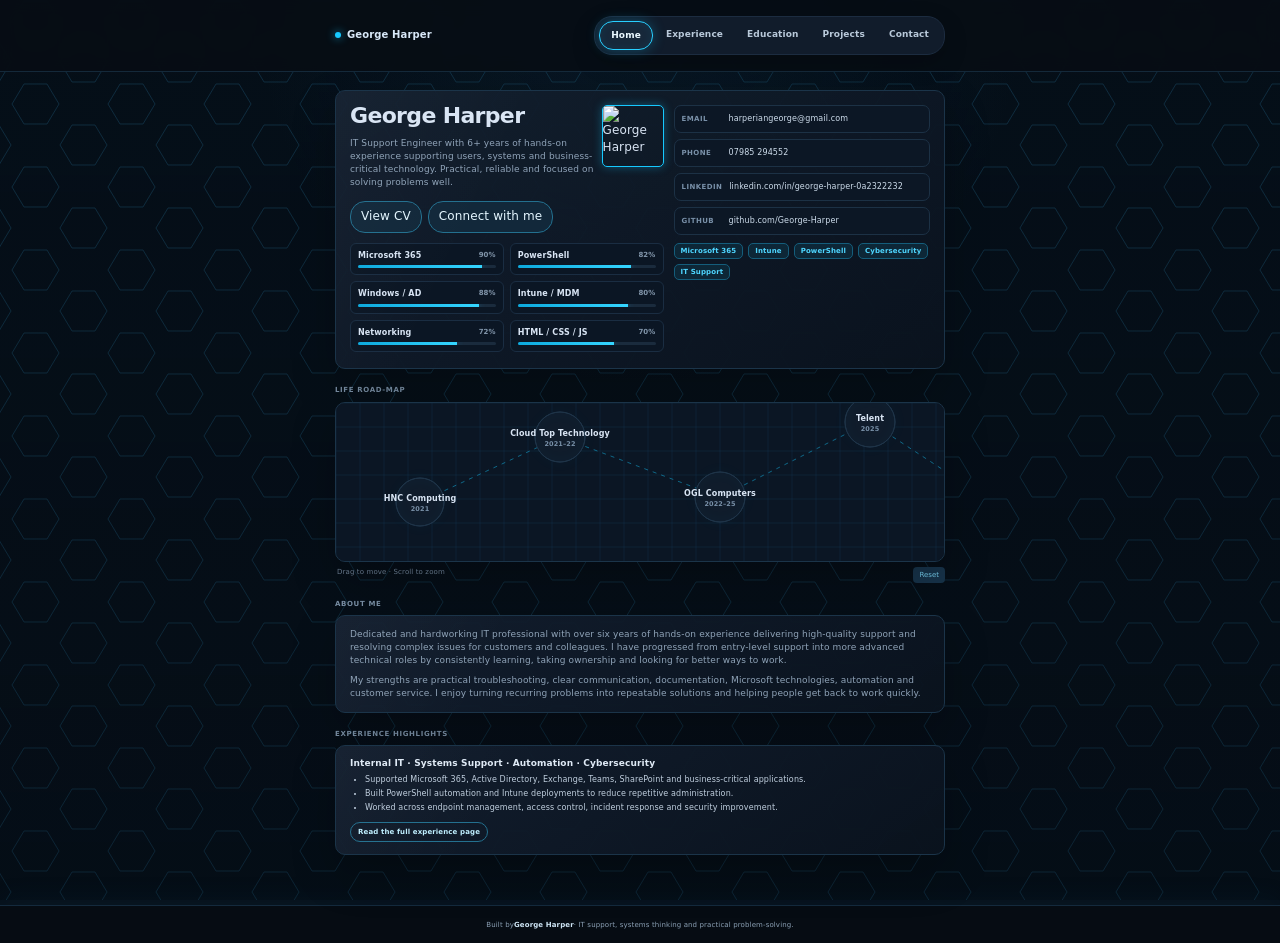
==== index.html @ 031e69eb "Add files via upload" ====
<!doctype html><html lang="en"><head><meta charset="utf-8"><meta name="viewport" content="width=device-width,initial-scale=1"><title>George Harper | Portfolio</title><link rel="stylesheet" href="styles.css"></head><body>
<header class="site-header"><div class="header-inner"><a class="brand" href="index.html">George Harper</a><nav class="nav"><a href="index.html">Home</a><a href="experience.html">Experience</a><a href="education.html">Education</a><a href="projects.html">Projects</a><a href="contact.html">Contact</a></nav></div></header>
<main>
<section class="hero-card"><div class="hero-left"><img class="hero-photo" src="assets/george-harper.png" alt="George Harper"><h1>George Harper</h1><p class="lead">IT Support Engineer with 6+ years of hands-on experience supporting users, systems and business-critical technology. Practical, reliable and focused on solving problems well.</p><div class="button-row"><a class="button" href="cv.html">View CV</a><a class="button" href="https://www.linkedin.com/in/george-harper-0a2322232/" target="_blank" rel="noreferrer">Connect with me</a></div><div class="skill-grid"><div class="skill"><div class="skill-top"><span>Microsoft 365</span><span>90%</span></div><div class="meter"><i style="width:90%"></i></div></div><div class="skill"><div class="skill-top"><span>PowerShell</span><span>82%</span></div><div class="meter"><i style="width:82%"></i></div></div><div class="skill"><div class="skill-top"><span>Windows / AD</span><span>88%</span></div><div class="meter"><i style="width:88%"></i></div></div><div class="skill"><div class="skill-top"><span>Intune / MDM</span><span>80%</span></div><div class="meter"><i style="width:80%"></i></div></div><div class="skill"><div class="skill-top"><span>Networking</span><span>72%</span></div><div class="meter"><i style="width:72%"></i></div></div><div class="skill"><div class="skill-top"><span>HTML / CSS / JS</span><span>70%</span></div><div class="meter"><i style="width:70%"></i></div></div></div></div>
<div><div class="info-list"><div class="info-row"><b>EMAIL</b><a href="mailto:harperiangeorge@gmail.com">harperiangeorge@gmail.com</a></div><div class="info-row"><b>PHONE</b><a href="tel:+447985294552">07985 294552</a></div><div class="info-row"><b>LINKEDIN</b><a href="https://www.linkedin.com/in/george-harper-0a2322232/" target="_blank" rel="noreferrer">linkedin.com/in/george-harper-0a2322232</a></div><div class="info-row"><b>GITHUB</b><a href="https://github.com/George-Harper" target="_blank" rel="noreferrer">github.com/George-Harper</a></div></div><div class="badges"><span class="badge">Microsoft 365</span><span class="badge">Intune</span><span class="badge">PowerShell</span><span class="badge">Cybersecurity</span><span class="badge">IT Support</span></div></div></section>
<div class="section-label">Life Road-Map</div><div class="roadmap-wrap"><canvas id="roadmap" aria-label="Interactive career roadmap"></canvas></div><div class="roadmap-help"><span>Drag to move · Scroll to zoom</span><button id="roadmap-reset">Reset</button></div>
<div class="section-label">About Me</div><section class="section-card"><p>Dedicated and hardworking IT professional with over six years of hands-on experience delivering high-quality support and resolving complex issues for customers and colleagues. I have progressed from entry-level support into more advanced technical roles by consistently learning, taking ownership and looking for better ways to work.</p><p style="margin-top:7px">My strengths are practical troubleshooting, clear communication, documentation, Microsoft technologies, automation and customer service. I enjoy turning recurring problems into repeatable solutions and helping people get back to work quickly.</p></section>
<div class="section-label">Experience Highlights</div><section class="section-card"><div class="card-title">Internal IT · Systems Support · Automation · Cybersecurity</div><div class="card-text"><ul><li>Supported Microsoft 365, Active Directory, Exchange, Teams, SharePoint and business-critical applications.</li><li>Built PowerShell automation and Intune deployments to reduce repetitive administration.</li><li>Worked across endpoint management, access control, incident response and security improvement.</li></ul></div><a class="mini-link" href="experience.html">Read the full experience page</a></section>
</main><footer>Built by <strong>George Harper</strong> · IT support, systems thinking and practical problem-solving.</footer><script src="nav.js"></script><script src="script.js"></script></body></html>
---- styles.css ----
:root{
  --bg:#07111b;
  --bg2:#0b1623;
  --panel:#101b2a;
  --panel2:#0d1724;
  --line:#173247;
  --line2:#23445c;
  --text:#d9e5f4;
  --muted:#8fa3b8;
  --cyan:#16c9ff;
  --cyan2:#54dcff;
  --shadow:0 18px 45px rgba(0,0,0,.22);
  --radius:10px;
}
*{box-sizing:border-box}
html{scroll-behavior:smooth}
body{margin:0;min-height:100vh;background:var(--bg);color:var(--text);font-family:Inter,ui-sans-serif,system-ui,-apple-system,BlinkMacSystemFont,"Segoe UI",sans-serif;font-size:12px;line-height:1.45;letter-spacing:.01em}
body::before{content:"";position:fixed;inset:0;z-index:-2;background-color:var(--bg);background-image:url("data:image/svg+xml,%3Csvg xmlns='http://www.w3.org/2000/svg' width='96' height='83' viewBox='0 0 96 83'%3E%3Cg fill='none' stroke='%23133a52' stroke-width='1'%3E%3Cpath d='M24 1 47 1 59 21 47 41 24 41 12 21Z'/%3E%3Cpath d='M72 42 95 42 107 62 95 82 72 82 60 62Z'/%3E%3Cpath d='M-24 42 -1 42 11 62 -1 82 -24 82 -36 62Z'/%3E%3C/g%3E%3C/svg%3E");background-size:96px 83px;opacity:.82}
body::after{content:"";position:fixed;inset:0;z-index:-1;background:radial-gradient(circle at 50% 0,rgba(26,74,105,.16),transparent 35%),linear-gradient(180deg,rgba(4,10,17,.15),rgba(4,10,17,.36))}
a{color:inherit;text-decoration:none}
button,a.button{font:inherit}
.site-header{height:72px;background:rgba(7,13,21,.94);border-bottom:1px solid #14293a;display:flex;align-items:center;position:sticky;top:0;z-index:20;backdrop-filter:blur(8px)}
.header-inner{width:min(100% - 34px,610px);margin:0 auto;display:flex;align-items:center;justify-content:space-between;gap:18px}
.brand{font-size:10px;font-weight:800;color:#d8e8f8;display:flex;align-items:center;gap:6px;white-space:nowrap}
.brand::before{content:"";width:6px;height:6px;border-radius:50%;background:var(--cyan);box-shadow:0 0 9px rgba(22,201,255,.8)}
.nav{display:flex;gap:2px;padding:4px;border:1px solid #1c2c40;background:#111c2b;border-radius:18px;box-shadow:0 8px 24px rgba(0,0,0,.18)}
.nav a{padding:7px 11px;border-radius:14px;font-size:9px;font-weight:700;color:#b9c9da;transition:.2s}
.nav a:hover{color:#fff;background:#17263a}
.nav a.active{color:#eaf8ff;border:1px solid #28cfff;background:#17283a;box-shadow:0 0 13px rgba(22,201,255,.28),inset 0 0 10px rgba(22,201,255,.07)}
main{width:min(100% - 34px,610px);margin:0 auto;padding:18px 0 50px}
.hero-card,.section-card,.project-card,.edu-card,.experience-card,.contact-card,.roadmap-wrap{background:linear-gradient(145deg,rgba(19,31,47,.94),rgba(10,19,30,.96));border:1px solid #1b3449;border-radius:var(--radius);box-shadow:var(--shadow);position:relative;overflow:hidden}
.hero-card::before,.section-card::before,.project-card::before,.edu-card::before,.experience-card::before,.contact-card::before{content:"";position:absolute;inset:0;pointer-events:none;background:linear-gradient(115deg,rgba(255,255,255,.025),transparent 28%)}
.hero-card{padding:14px 14px 16px;display:grid;grid-template-columns:1.1fr .9fr;gap:10px}
.hero-left h1{font-size:22px;line-height:1;margin:0 0 10px;font-weight:850;letter-spacing:-.03em}
.lead{font-size:9px;color:var(--muted);max-width:270px;margin:0 0 12px}
.hero-photo{width:62px;height:62px;object-fit:cover;border-radius:5px;border:1px solid var(--cyan);box-shadow:0 0 10px rgba(22,201,255,.35);float:right;margin:0 0 8px 8px}
.button-row{display:flex;gap:6px;flex-wrap:wrap}
.button{display:inline-flex;align-items:center;justify-content:center;border:1px solid #23708f;background:#12283a;color:#e4f6ff;border-radius:15px;padding:6px 10px;font-size:9px;font-weight:800;cursor:pointer;transition:.2s}
.button:hover{border-color:var(--cyan);box-shadow:0 0 12px rgba(22,201,255,.18);transform:translateY(-1px)}
.info-list{display:grid;gap:6px;margin-bottom:8px}
.info-row{border:1px solid #1c3145;background:#0c1725;border-radius:7px;padding:5px 7px;display:flex;gap:7px;align-items:center;font-size:8px;min-height:28px}
.info-row b{font-size:7px;color:#7990a8;letter-spacing:.06em;min-width:40px}
.info-row a{overflow-wrap:anywhere;color:#cddceb}
.badges{display:flex;gap:5px;flex-wrap:wrap;margin-top:7px}
.badge{border:1px solid #145d7b;background:#0d2737;color:#4fd6ff;border-radius:5px;padding:2px 6px;font-size:7px;font-weight:750}
.skill-grid{display:grid;grid-template-columns:1fr 1fr;gap:6px;margin-top:10px}
.skill{border:1px solid #1a2d42;background:#0b1624;border-radius:6px;padding:6px 7px}
.skill-top{display:flex;justify-content:space-between;font-size:8px;font-weight:750;margin-bottom:4px}.skill-top span:last-child{color:#8296ab;font-size:7px}
.meter{height:3px;background:#1a2b3d;border-radius:3px;overflow:hidden}.meter i{display:block;height:100%;background:linear-gradient(90deg,#0ca9dd,#35d5ff);box-shadow:0 0 7px rgba(22,201,255,.45)}
.section-label{font-size:7px;text-transform:uppercase;letter-spacing:.09em;color:#7c92a8;font-weight:800;margin:16px 0 6px}
.roadmap-wrap{height:160px;padding:0;overflow:hidden}
#roadmap{display:block;width:100%;height:100%;touch-action:none;cursor:grab}.roadmap-wrap:active #roadmap{cursor:grabbing}
.roadmap-help{font-size:7px;color:#6f8297;margin:5px 0 0 2px;display:flex;justify-content:space-between}.roadmap-help button{border:0;background:#17334a;color:#75cdec;font-size:7px;border-radius:4px;padding:3px 6px;cursor:pointer}
.section-card{padding:12px 14px}.section-card h1{font-size:21px;margin:0 0 3px;line-height:1.1}.section-card p{margin:0;color:var(--muted);font-size:9px}.section-actions{margin-top:9px;display:flex;gap:6px}
.grid{display:grid;grid-template-columns:repeat(3,1fr);gap:7px}
.experience-grid{display:grid;grid-template-columns:repeat(3,1fr);gap:7px}
.experience-card,.edu-card,.project-card,.contact-card{padding:10px 10px 11px}
.card-title{font-size:9px;font-weight:850;line-height:1.25;margin-bottom:5px;color:#dfeaf6}.card-meta{font-size:7px;color:#7990a8;margin-bottom:6px}.card-text{font-size:8px;color:#c0cfdf}.card-text ul{padding-left:15px;margin:5px 0 0}.card-text li{margin:2px 0}.mini-link{display:inline-flex;margin-top:7px;border:1px solid #23708f;color:#bfefff;border-radius:12px;padding:4px 7px;font-size:7px;font-weight:800}
.skills-section{display:grid;grid-template-columns:repeat(3,1fr);gap:7px}.skill-card{padding:9px;border:1px solid #1b3449;border-radius:8px;background:rgba(13,23,36,.92)}
.skill-card h3{font-size:8px;margin:0 0 6px}.skill-card .badge{font-size:6.5px}
.full-width{grid-column:1/-1}
.project-grid{display:grid;grid-template-columns:repeat(3,1fr);gap:7px}.project-card{min-height:170px;display:flex;flex-direction:column}.project-card .badges{margin-top:auto}.project-card .mini-link{align-self:flex-start}
.timeline{display:grid;gap:7px}.job{padding:10px;border:1px solid #1b3449;border-radius:8px;background:rgba(13,23,36,.92)}.job-head{display:flex;justify-content:space-between;gap:8px;cursor:pointer}.job-title{font-size:9px;font-weight:850}.job-date{font-size:7px;color:#7f96ad;white-space:nowrap}.job-company{font-size:7px;color:#4fcfff;margin-top:2px}.job-toggle{color:#4fd7ff;font-size:13px;line-height:1}.job-body{display:none;padding-top:8px;color:#bdccdc;font-size:8px}.job.open .job-body{display:block}.job-body ul{margin:5px 0 0;padding-left:16px}.job-body li{margin:2px 0}
.contact-grid{display:grid;grid-template-columns:1fr 1fr;gap:7px}.contact-item{border:1px solid #1b3449;border-radius:8px;background:#0c1725;padding:8px}.contact-item b{display:block;font-size:7px;color:#7f94a9;margin-bottom:3px}.contact-item a{font-size:8px;overflow-wrap:anywhere}
footer{height:38px;border-top:1px solid #142a3d;display:flex;align-items:center;justify-content:center;color:#8ca0b5;font-size:7px;background:rgba(6,12,19,.84);box-shadow:0 -8px 24px rgba(22,75,115,.08)}
footer strong{color:#cfe6f6}
.note{font-size:7px;color:#6f8297;margin-top:8px}
@media(max-width:680px){.site-header{height:auto;min-height:64px}.header-inner{padding:7px 0;align-items:flex-start}.nav{flex-wrap:wrap;justify-content:flex-end}.nav a{padding:6px 8px}.hero-card{grid-template-columns:1fr}.hero-photo{float:none;margin:0 0 7px}.grid,.experience-grid,.skills-section,.project-grid{grid-template-columns:1fr 1fr}.full-width{grid-column:1/-1}.contact-grid{grid-template-columns:1fr}}
@media(max-width:460px){.header-inner{width:min(100% - 20px,610px);flex-direction:column;align-items:stretch}.brand{justify-content:center}.nav{justify-content:center}.nav a{font-size:8px;padding:6px 7px}main{width:min(100% - 20px,610px);padding-top:12px}.grid,.experience-grid,.skills-section,.project-grid{grid-template-columns:1fr}.hero-card{padding:12px}.skill-grid{grid-template-columns:1fr}.roadmap-wrap{height:190px}}
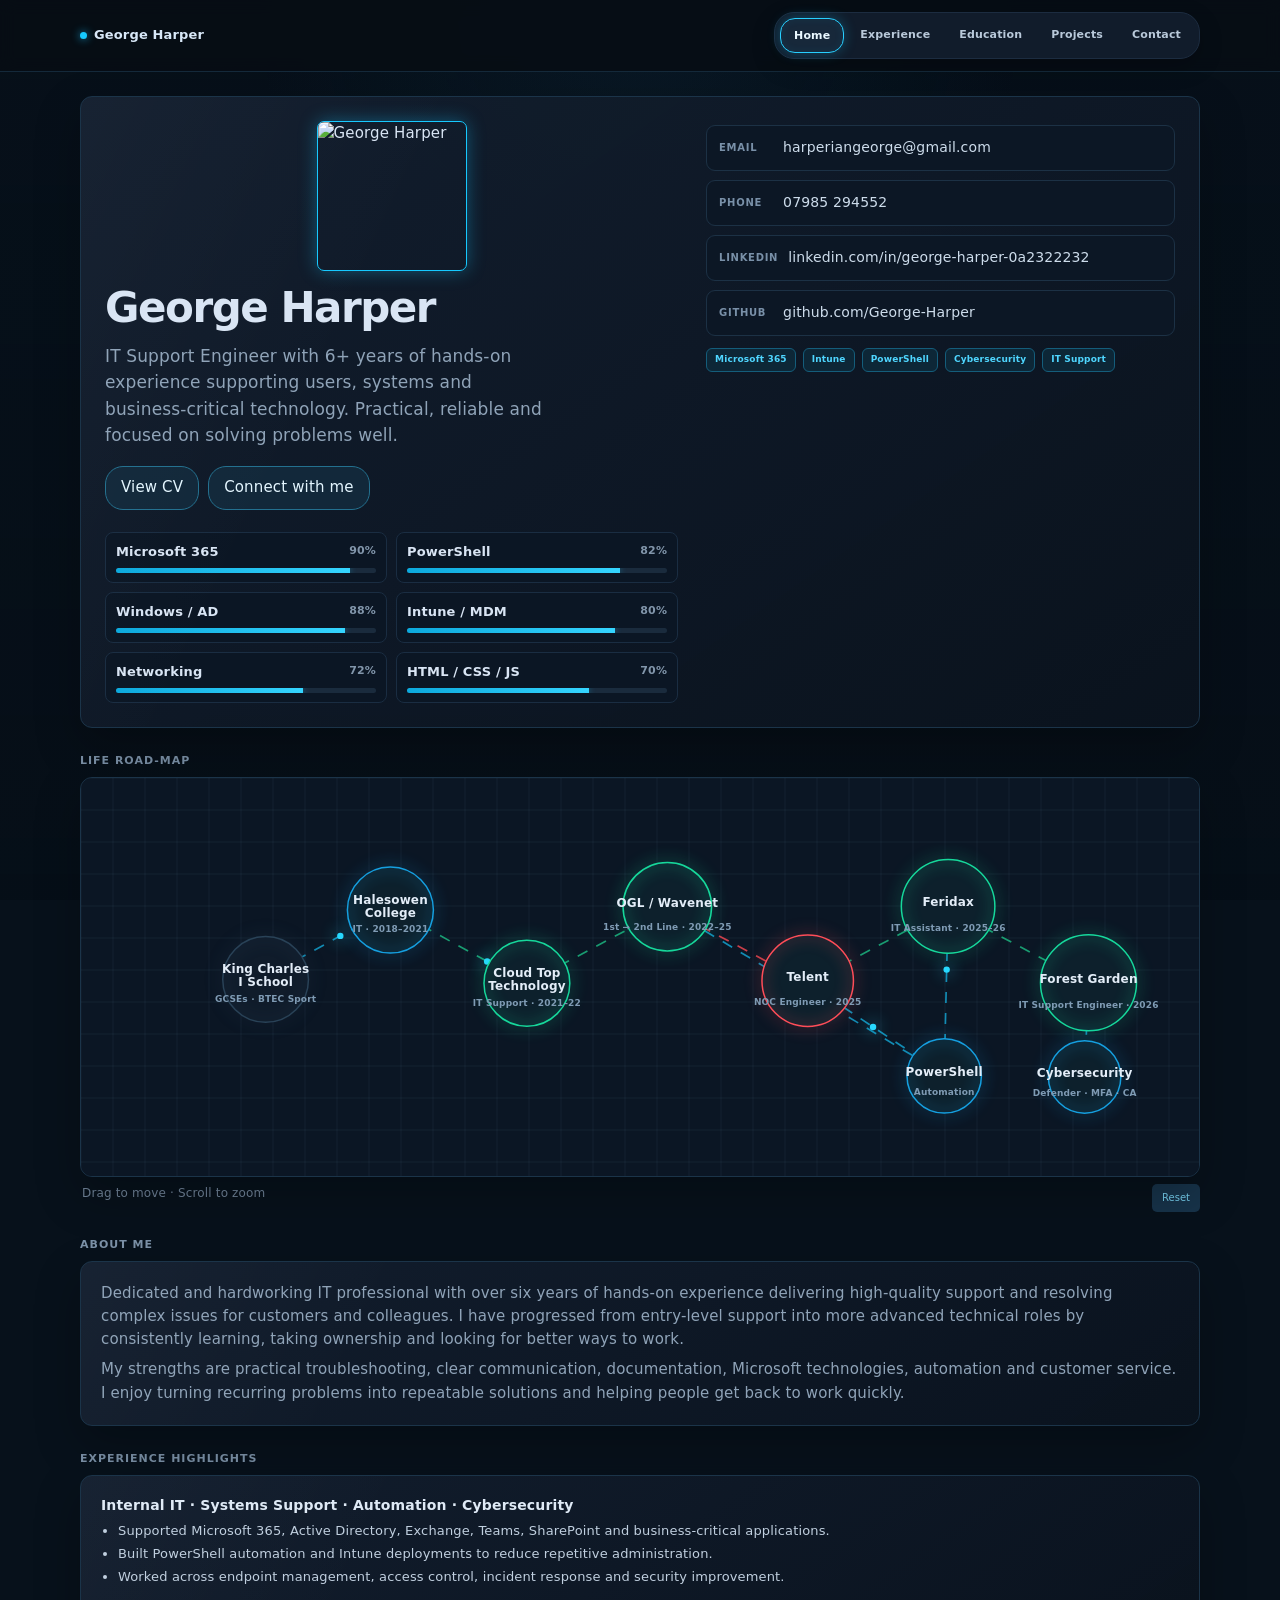
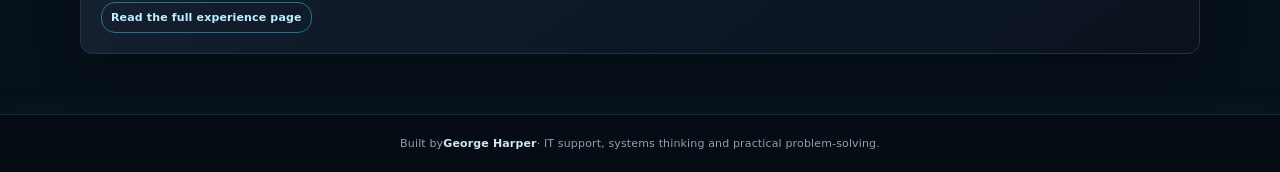
==== commit 36537647: "Website Update Background changes, photo issue fix issued, bigger and working roadmap" ====
--- a/index.html
+++ b/index.html
@@ -1,7 +1,7 @@
 <!doctype html><html lang="en"><head><meta charset="utf-8"><meta name="viewport" content="width=device-width,initial-scale=1"><title>George Harper | Portfolio</title><link rel="stylesheet" href="styles.css"></head><body>
 <header class="site-header"><div class="header-inner"><a class="brand" href="index.html">George Harper</a><nav class="nav"><a href="index.html">Home</a><a href="experience.html">Experience</a><a href="education.html">Education</a><a href="projects.html">Projects</a><a href="contact.html">Contact</a></nav></div></header>
 <main>
-<section class="hero-card"><div class="hero-left"><img class="hero-photo" src="assets/george-harper.png" alt="George Harper"><h1>George Harper</h1><p class="lead">IT Support Engineer with 6+ years of hands-on experience supporting users, systems and business-critical technology. Practical, reliable and focused on solving problems well.</p><div class="button-row"><a class="button" href="cv.html">View CV</a><a class="button" href="https://www.linkedin.com/in/george-harper-0a2322232/" target="_blank" rel="noreferrer">Connect with me</a></div><div class="skill-grid"><div class="skill"><div class="skill-top"><span>Microsoft 365</span><span>90%</span></div><div class="meter"><i style="width:90%"></i></div></div><div class="skill"><div class="skill-top"><span>PowerShell</span><span>82%</span></div><div class="meter"><i style="width:82%"></i></div></div><div class="skill"><div class="skill-top"><span>Windows / AD</span><span>88%</span></div><div class="meter"><i style="width:88%"></i></div></div><div class="skill"><div class="skill-top"><span>Intune / MDM</span><span>80%</span></div><div class="meter"><i style="width:80%"></i></div></div><div class="skill"><div class="skill-top"><span>Networking</span><span>72%</span></div><div class="meter"><i style="width:72%"></i></div></div><div class="skill"><div class="skill-top"><span>HTML / CSS / JS</span><span>70%</span></div><div class="meter"><i style="width:70%"></i></div></div></div></div>
+<section class="hero-card"><div class="hero-left"><img class="hero-photo" src="assets/george-harper.png" alt="George Harper" width="150" height="150" decoding="async"><h1>George Harper</h1><p class="lead">IT Support Engineer with 6+ years of hands-on experience supporting users, systems and business-critical technology. Practical, reliable and focused on solving problems well.</p><div class="button-row"><a class="button" href="cv.html">View CV</a><a class="button" href="https://www.linkedin.com/in/george-harper-0a2322232/" target="_blank" rel="noreferrer">Connect with me</a></div><div class="skill-grid"><div class="skill"><div class="skill-top"><span>Microsoft 365</span><span>90%</span></div><div class="meter"><i style="width:90%"></i></div></div><div class="skill"><div class="skill-top"><span>PowerShell</span><span>82%</span></div><div class="meter"><i style="width:82%"></i></div></div><div class="skill"><div class="skill-top"><span>Windows / AD</span><span>88%</span></div><div class="meter"><i style="width:88%"></i></div></div><div class="skill"><div class="skill-top"><span>Intune / MDM</span><span>80%</span></div><div class="meter"><i style="width:80%"></i></div></div><div class="skill"><div class="skill-top"><span>Networking</span><span>72%</span></div><div class="meter"><i style="width:72%"></i></div></div><div class="skill"><div class="skill-top"><span>HTML / CSS / JS</span><span>70%</span></div><div class="meter"><i style="width:70%"></i></div></div></div></div>
 <div><div class="info-list"><div class="info-row"><b>EMAIL</b><a href="mailto:harperiangeorge@gmail.com">harperiangeorge@gmail.com</a></div><div class="info-row"><b>PHONE</b><a href="tel:+447985294552">07985 294552</a></div><div class="info-row"><b>LINKEDIN</b><a href="https://www.linkedin.com/in/george-harper-0a2322232/" target="_blank" rel="noreferrer">linkedin.com/in/george-harper-0a2322232</a></div><div class="info-row"><b>GITHUB</b><a href="https://github.com/George-Harper" target="_blank" rel="noreferrer">github.com/George-Harper</a></div></div><div class="badges"><span class="badge">Microsoft 365</span><span class="badge">Intune</span><span class="badge">PowerShell</span><span class="badge">Cybersecurity</span><span class="badge">IT Support</span></div></div></section>
 <div class="section-label">Life Road-Map</div><div class="roadmap-wrap"><canvas id="roadmap" aria-label="Interactive career roadmap"></canvas></div><div class="roadmap-help"><span>Drag to move · Scroll to zoom</span><button id="roadmap-reset">Reset</button></div>
 <div class="section-label">About Me</div><section class="section-card"><p>Dedicated and hardworking IT professional with over six years of hands-on experience delivering high-quality support and resolving complex issues for customers and colleagues. I have progressed from entry-level support into more advanced technical roles by consistently learning, taking ownership and looking for better ways to work.</p><p style="margin-top:7px">My strengths are practical troubleshooting, clear communication, documentation, Microsoft technologies, automation and customer service. I enjoy turning recurring problems into repeatable solutions and helping people get back to work quickly.</p></section>
--- a/styles.css
+++ b/styles.css
@@ -1,69 +1,33 @@
 :root{
-  --bg:#07111b;
-  --bg2:#0b1623;
-  --panel:#101b2a;
-  --panel2:#0d1724;
-  --line:#173247;
-  --line2:#23445c;
-  --text:#d9e5f4;
-  --muted:#8fa3b8;
-  --cyan:#16c9ff;
-  --cyan2:#54dcff;
-  --shadow:0 18px 45px rgba(0,0,0,.22);
-  --radius:10px;
+  --bg:#07111b;--bg2:#0b1623;--panel:#101b2a;--panel2:#0d1724;--line:#173247;--line2:#23445c;
+  --text:#d9e5f4;--muted:#8fa3b8;--cyan:#16c9ff;--cyan2:#54dcff;--shadow:0 18px 45px rgba(0,0,0,.25);--radius:12px;
 }
 *{box-sizing:border-box}
 html{scroll-behavior:smooth}
-body{margin:0;min-height:100vh;background:var(--bg);color:var(--text);font-family:Inter,ui-sans-serif,system-ui,-apple-system,BlinkMacSystemFont,"Segoe UI",sans-serif;font-size:12px;line-height:1.45;letter-spacing:.01em}
-body::before{content:"";position:fixed;inset:0;z-index:-2;background-color:var(--bg);background-image:url("data:image/svg+xml,%3Csvg xmlns='http://www.w3.org/2000/svg' width='96' height='83' viewBox='0 0 96 83'%3E%3Cg fill='none' stroke='%23133a52' stroke-width='1'%3E%3Cpath d='M24 1 47 1 59 21 47 41 24 41 12 21Z'/%3E%3Cpath d='M72 42 95 42 107 62 95 82 72 82 60 62Z'/%3E%3Cpath d='M-24 42 -1 42 11 62 -1 82 -24 82 -36 62Z'/%3E%3C/g%3E%3C/svg%3E");background-size:96px 83px;opacity:.82}
-body::after{content:"";position:fixed;inset:0;z-index:-1;background:radial-gradient(circle at 50% 0,rgba(26,74,105,.16),transparent 35%),linear-gradient(180deg,rgba(4,10,17,.15),rgba(4,10,17,.36))}
-a{color:inherit;text-decoration:none}
-button,a.button{font:inherit}
-.site-header{height:72px;background:rgba(7,13,21,.94);border-bottom:1px solid #14293a;display:flex;align-items:center;position:sticky;top:0;z-index:20;backdrop-filter:blur(8px)}
-.header-inner{width:min(100% - 34px,610px);margin:0 auto;display:flex;align-items:center;justify-content:space-between;gap:18px}
-.brand{font-size:10px;font-weight:800;color:#d8e8f8;display:flex;align-items:center;gap:6px;white-space:nowrap}
-.brand::before{content:"";width:6px;height:6px;border-radius:50%;background:var(--cyan);box-shadow:0 0 9px rgba(22,201,255,.8)}
-.nav{display:flex;gap:2px;padding:4px;border:1px solid #1c2c40;background:#111c2b;border-radius:18px;box-shadow:0 8px 24px rgba(0,0,0,.18)}
-.nav a{padding:7px 11px;border-radius:14px;font-size:9px;font-weight:700;color:#b9c9da;transition:.2s}
-.nav a:hover{color:#fff;background:#17263a}
-.nav a.active{color:#eaf8ff;border:1px solid #28cfff;background:#17283a;box-shadow:0 0 13px rgba(22,201,255,.28),inset 0 0 10px rgba(22,201,255,.07)}
-main{width:min(100% - 34px,610px);margin:0 auto;padding:18px 0 50px}
-.hero-card,.section-card,.project-card,.edu-card,.experience-card,.contact-card,.roadmap-wrap{background:linear-gradient(145deg,rgba(19,31,47,.94),rgba(10,19,30,.96));border:1px solid #1b3449;border-radius:var(--radius);box-shadow:var(--shadow);position:relative;overflow:hidden}
+body{margin:0;min-height:100vh;position:relative;overflow-x:hidden;background:var(--bg);color:var(--text);font-family:Inter,ui-sans-serif,system-ui,-apple-system,BlinkMacSystemFont,"Segoe UI",sans-serif;font-size:15px;line-height:1.55;letter-spacing:.01em}
+body::before{content:"";position:fixed;inset:0;z-index:-2;background:var(--bg)}
+body::after{content:"";position:fixed;inset:0;z-index:-1;pointer-events:none;background:radial-gradient(circle at 50% 0,rgba(26,74,105,.14),transparent 35%),linear-gradient(180deg,rgba(4,10,17,.10),rgba(4,10,17,.30))}
+a{color:inherit;text-decoration:none}button,a.button{font:inherit}
+#hex-canvas{position:fixed;inset:0;width:100vw;height:100vh;display:block;z-index:-3;pointer-events:none}
+.site-header{min-height:72px;background:rgba(7,13,21,.94);border-bottom:1px solid #14293a;display:flex;align-items:center;position:sticky;top:0;z-index:20;backdrop-filter:blur(8px)}
+.header-inner{width:min(100% - 40px,1120px);margin:0 auto;display:flex;align-items:center;justify-content:space-between;gap:18px;padding:10px 0}
+.brand{font-size:13px;font-weight:800;color:#d8e8f8;display:flex;align-items:center;gap:7px;white-space:nowrap}.brand::before{content:"";width:7px;height:7px;border-radius:50%;background:var(--cyan);box-shadow:0 0 9px rgba(22,201,255,.8)}
+.nav{display:flex;gap:3px;padding:5px;border:1px solid #1c2c40;background:#111c2b;border-radius:20px;box-shadow:0 8px 24px rgba(0,0,0,.18)}
+.nav a{padding:8px 13px;border-radius:15px;font-size:11px;font-weight:700;color:#b9c9da;transition:.2s}.nav a:hover{color:#fff;background:#17263a}.nav a.active{color:#eaf8ff;border:1px solid #28cfff;background:#17283a;box-shadow:0 0 13px rgba(22,201,255,.28),inset 0 0 10px rgba(22,201,255,.07)}
+main{width:min(100% - 40px,1120px);margin:0 auto;padding:24px 0 60px}
+.hero-card,.section-card,.project-card,.edu-card,.experience-card,.contact-card,.roadmap-wrap{background:linear-gradient(145deg,rgba(19,31,47,.95),rgba(10,19,30,.97));border:1px solid #1b3449;border-radius:var(--radius);box-shadow:var(--shadow);position:relative;overflow:hidden}
 .hero-card::before,.section-card::before,.project-card::before,.edu-card::before,.experience-card::before,.contact-card::before{content:"";position:absolute;inset:0;pointer-events:none;background:linear-gradient(115deg,rgba(255,255,255,.025),transparent 28%)}
-.hero-card{padding:14px 14px 16px;display:grid;grid-template-columns:1.1fr .9fr;gap:10px}
-.hero-left h1{font-size:22px;line-height:1;margin:0 0 10px;font-weight:850;letter-spacing:-.03em}
-.lead{font-size:9px;color:var(--muted);max-width:270px;margin:0 0 12px}
-.hero-photo{width:62px;height:62px;object-fit:cover;border-radius:5px;border:1px solid var(--cyan);box-shadow:0 0 10px rgba(22,201,255,.35);float:right;margin:0 0 8px 8px}
-.button-row{display:flex;gap:6px;flex-wrap:wrap}
-.button{display:inline-flex;align-items:center;justify-content:center;border:1px solid #23708f;background:#12283a;color:#e4f6ff;border-radius:15px;padding:6px 10px;font-size:9px;font-weight:800;cursor:pointer;transition:.2s}
-.button:hover{border-color:var(--cyan);box-shadow:0 0 12px rgba(22,201,255,.18);transform:translateY(-1px)}
-.info-list{display:grid;gap:6px;margin-bottom:8px}
-.info-row{border:1px solid #1c3145;background:#0c1725;border-radius:7px;padding:5px 7px;display:flex;gap:7px;align-items:center;font-size:8px;min-height:28px}
-.info-row b{font-size:7px;color:#7990a8;letter-spacing:.06em;min-width:40px}
-.info-row a{overflow-wrap:anywhere;color:#cddceb}
-.badges{display:flex;gap:5px;flex-wrap:wrap;margin-top:7px}
-.badge{border:1px solid #145d7b;background:#0d2737;color:#4fd6ff;border-radius:5px;padding:2px 6px;font-size:7px;font-weight:750}
-.skill-grid{display:grid;grid-template-columns:1fr 1fr;gap:6px;margin-top:10px}
-.skill{border:1px solid #1a2d42;background:#0b1624;border-radius:6px;padding:6px 7px}
-.skill-top{display:flex;justify-content:space-between;font-size:8px;font-weight:750;margin-bottom:4px}.skill-top span:last-child{color:#8296ab;font-size:7px}
-.meter{height:3px;background:#1a2b3d;border-radius:3px;overflow:hidden}.meter i{display:block;height:100%;background:linear-gradient(90deg,#0ca9dd,#35d5ff);box-shadow:0 0 7px rgba(22,201,255,.45)}
-.section-label{font-size:7px;text-transform:uppercase;letter-spacing:.09em;color:#7c92a8;font-weight:800;margin:16px 0 6px}
-.roadmap-wrap{height:160px;padding:0;overflow:hidden}
-#roadmap{display:block;width:100%;height:100%;touch-action:none;cursor:grab}.roadmap-wrap:active #roadmap{cursor:grabbing}
-.roadmap-help{font-size:7px;color:#6f8297;margin:5px 0 0 2px;display:flex;justify-content:space-between}.roadmap-help button{border:0;background:#17334a;color:#75cdec;font-size:7px;border-radius:4px;padding:3px 6px;cursor:pointer}
-.section-card{padding:12px 14px}.section-card h1{font-size:21px;margin:0 0 3px;line-height:1.1}.section-card p{margin:0;color:var(--muted);font-size:9px}.section-actions{margin-top:9px;display:flex;gap:6px}
-.grid{display:grid;grid-template-columns:repeat(3,1fr);gap:7px}
-.experience-grid{display:grid;grid-template-columns:repeat(3,1fr);gap:7px}
-.experience-card,.edu-card,.project-card,.contact-card{padding:10px 10px 11px}
-.card-title{font-size:9px;font-weight:850;line-height:1.25;margin-bottom:5px;color:#dfeaf6}.card-meta{font-size:7px;color:#7990a8;margin-bottom:6px}.card-text{font-size:8px;color:#c0cfdf}.card-text ul{padding-left:15px;margin:5px 0 0}.card-text li{margin:2px 0}.mini-link{display:inline-flex;margin-top:7px;border:1px solid #23708f;color:#bfefff;border-radius:12px;padding:4px 7px;font-size:7px;font-weight:800}
-.skills-section{display:grid;grid-template-columns:repeat(3,1fr);gap:7px}.skill-card{padding:9px;border:1px solid #1b3449;border-radius:8px;background:rgba(13,23,36,.92)}
-.skill-card h3{font-size:8px;margin:0 0 6px}.skill-card .badge{font-size:6.5px}
-.full-width{grid-column:1/-1}
-.project-grid{display:grid;grid-template-columns:repeat(3,1fr);gap:7px}.project-card{min-height:170px;display:flex;flex-direction:column}.project-card .badges{margin-top:auto}.project-card .mini-link{align-self:flex-start}
-.timeline{display:grid;gap:7px}.job{padding:10px;border:1px solid #1b3449;border-radius:8px;background:rgba(13,23,36,.92)}.job-head{display:flex;justify-content:space-between;gap:8px;cursor:pointer}.job-title{font-size:9px;font-weight:850}.job-date{font-size:7px;color:#7f96ad;white-space:nowrap}.job-company{font-size:7px;color:#4fcfff;margin-top:2px}.job-toggle{color:#4fd7ff;font-size:13px;line-height:1}.job-body{display:none;padding-top:8px;color:#bdccdc;font-size:8px}.job.open .job-body{display:block}.job-body ul{margin:5px 0 0;padding-left:16px}.job-body li{margin:2px 0}
-.contact-grid{display:grid;grid-template-columns:1fr 1fr;gap:7px}.contact-item{border:1px solid #1b3449;border-radius:8px;background:#0c1725;padding:8px}.contact-item b{display:block;font-size:7px;color:#7f94a9;margin-bottom:3px}.contact-item a{font-size:8px;overflow-wrap:anywhere}
-footer{height:38px;border-top:1px solid #142a3d;display:flex;align-items:center;justify-content:center;color:#8ca0b5;font-size:7px;background:rgba(6,12,19,.84);box-shadow:0 -8px 24px rgba(22,75,115,.08)}
-footer strong{color:#cfe6f6}
-.note{font-size:7px;color:#6f8297;margin-top:8px}
-@media(max-width:680px){.site-header{height:auto;min-height:64px}.header-inner{padding:7px 0;align-items:flex-start}.nav{flex-wrap:wrap;justify-content:flex-end}.nav a{padding:6px 8px}.hero-card{grid-template-columns:1fr}.hero-photo{float:none;margin:0 0 7px}.grid,.experience-grid,.skills-section,.project-grid{grid-template-columns:1fr 1fr}.full-width{grid-column:1/-1}.contact-grid{grid-template-columns:1fr}}
-@media(max-width:460px){.header-inner{width:min(100% - 20px,610px);flex-direction:column;align-items:stretch}.brand{justify-content:center}.nav{justify-content:center}.nav a{font-size:8px;padding:6px 7px}main{width:min(100% - 20px,610px);padding-top:12px}.grid,.experience-grid,.skills-section,.project-grid{grid-template-columns:1fr}.hero-card{padding:12px}.skill-grid{grid-template-columns:1fr}.roadmap-wrap{height:190px}}
+.hero-card{padding:24px;display:grid;grid-template-columns:1.1fr .9fr;gap:28px;min-height:430px}
+.hero-left{display:flex;flex-direction:column}.hero-left h1{font-size:42px;line-height:1;margin:0 0 14px;font-weight:850;letter-spacing:-.035em}.lead{font-size:17px;color:var(--muted);max-width:440px;margin:0 0 18px}.hero-photo{width:150px;height:150px;object-fit:cover;border-radius:7px;border:1px solid var(--cyan);box-shadow:0 0 18px rgba(22,201,255,.35);display:block;margin:0 auto 16px}.button-row{display:flex;gap:9px;flex-wrap:wrap}.button{display:inline-flex;align-items:center;justify-content:center;border:1px solid #23708f;background:#12283a;color:#e4f6ff;border-radius:18px;padding:9px 15px;font-size:12px;font-weight:800;cursor:pointer;transition:.2s}.button:hover{border-color:var(--cyan);box-shadow:0 0 12px rgba(22,201,255,.18);transform:translateY(-1px)}
+.info-list{display:grid;gap:9px;margin:4px 0 12px}.info-row{border:1px solid #1c3145;background:#0c1725;border-radius:9px;padding:10px 12px;display:flex;gap:10px;align-items:center;font-size:14px;min-height:46px}.info-row b{font-size:10px;color:#7990a8;letter-spacing:.07em;min-width:54px}.info-row a{overflow-wrap:anywhere;color:#cddceb}.badges{display:flex;gap:7px;flex-wrap:wrap;margin-top:9px}.badge{border:1px solid #145d7b;background:#0d2737;color:#4fd6ff;border-radius:6px;padding:4px 8px;font-size:9px;font-weight:750}
+.skill-grid{display:grid;grid-template-columns:1fr 1fr;gap:9px;margin-top:auto;padding-top:22px}.skill{border:1px solid #1a2d42;background:#0b1624;border-radius:8px;padding:9px 10px}.skill-top{display:flex;justify-content:space-between;font-size:13px;font-weight:750;margin-bottom:6px}.skill-top span:last-child{color:#8296ab;font-size:11px}.meter{height:5px;background:#1a2b3d;border-radius:5px;overflow:hidden}.meter i{display:block;height:100%;background:linear-gradient(90deg,#0ca9dd,#35d5ff);box-shadow:0 0 7px rgba(22,201,255,.45)}
+.section-label{font-size:11px;text-transform:uppercase;letter-spacing:.09em;color:#7c92a8;font-weight:800;margin:24px 0 8px}.roadmap-wrap{height:400px;padding:0;overflow:hidden}#roadmap{display:block;width:100%;height:100%;touch-action:none;cursor:grab}.roadmap-wrap:active #roadmap{cursor:grabbing}.roadmap-help{font-size:12px;color:#6f8297;margin:7px 0 0 2px;display:flex;justify-content:space-between}.roadmap-help button{border:0;background:#17334a;color:#75cdec;font-size:10px;border-radius:5px;padding:6px 10px;cursor:pointer}
+.section-card{padding:20px}.section-card h1{font-size:28px;margin:0 0 5px;line-height:1.1}.section-card p{margin:0;color:var(--muted);font-size:15px}.section-actions{margin-top:13px;display:flex;gap:9px}
+.grid,.experience-grid{display:grid;grid-template-columns:repeat(3,1fr);gap:10px}.experience-card,.edu-card,.project-card,.contact-card{padding:14px 14px 15px}.card-title{font-size:14px;font-weight:850;line-height:1.3;margin-bottom:6px;color:#dfeaf6}.card-meta{font-size:11px;color:#7990a8;margin-bottom:7px}.card-text{font-size:13px;color:#c0cfdf}.card-text ul{padding-left:17px;margin:7px 0 0}.card-text li{margin:3px 0}.mini-link{display:inline-flex;margin-top:11px;border:1px solid #23708f;color:#bfefff;border-radius:14px;padding:6px 9px;font-size:11px;font-weight:800}
+.skills-section{display:grid;grid-template-columns:repeat(3,1fr);gap:10px}.skill-card{padding:12px;border:1px solid #1b3449;border-radius:9px;background:rgba(13,23,36,.92)}.skill-card h3{font-size:11px;margin:0 0 7px}.skill-card .badge{font-size:9px}.full-width{grid-column:1/-1}.project-grid{display:grid;grid-template-columns:repeat(3,1fr);gap:10px}.project-card{min-height:210px;display:flex;flex-direction:column}.project-card .badges{margin-top:auto}.timeline{display:grid;gap:9px}.job{padding:14px;border:1px solid #1b3449;border-radius:9px;background:rgba(13,23,36,.92)}.job-head{display:flex;justify-content:space-between;gap:8px;cursor:pointer}.job-title{font-size:14px;font-weight:850}.job-date{font-size:11px;color:#7f96ad;white-space:nowrap}.job-company{font-size:11px;color:#4fcfff;margin-top:2px}.job-toggle{color:#4fd7ff;font-size:15px;line-height:1}.job-body{display:none;padding-top:9px;color:#bdccdc;font-size:13px}.job.open .job-body{display:block}.job-body ul{margin:6px 0 0;padding-left:17px}.job-body li{margin:3px 0}
+.contact-grid{display:grid;grid-template-columns:1fr 1fr;gap:9px}.contact-item{border:1px solid #1b3449;border-radius:9px;background:#0c1725;padding:11px}.contact-item b{display:block;font-size:9px;color:#7f94a9;margin-bottom:4px}.contact-item a{font-size:12px;overflow-wrap:anywhere}footer{min-height:58px;border-top:1px solid #142a3d;display:flex;align-items:center;justify-content:center;color:#8ca0b5;font-size:11px;background:rgba(6,12,19,.84);box-shadow:0 -8px 24px rgba(22,75,115,.08)}footer strong{color:#cfe6f6}.note{font-size:9px;color:#6f8297;margin-top:9px}
+/* Roadmap modal */
+.modal-open{overflow:hidden}.roadmap-modal{position:fixed;inset:0;z-index:100;display:none;align-items:center;justify-content:center;padding:24px}.roadmap-modal.show{display:flex}.roadmap-modal-backdrop{position:absolute;inset:0;background:rgba(1,7,13,.72);backdrop-filter:blur(5px)}.roadmap-dialog{position:relative;width:min(100%,760px);max-height:min(78vh,680px);overflow:auto;background:linear-gradient(145deg,#121f30,#0a1420);border:1px solid #1c3a50;border-radius:16px;box-shadow:0 25px 70px rgba(0,0,0,.55),0 0 30px rgba(17,161,214,.08);padding:30px;color:var(--text)}.roadmap-close{position:absolute;right:20px;top:18px;width:38px;height:38px;border:0;border-radius:50%;background:#ff4d58;color:#fff;font-size:25px;line-height:1;cursor:pointer}.roadmap-eyebrow{font-size:12px;text-transform:uppercase;letter-spacing:.08em;color:#6f9bb5;font-weight:800;margin-bottom:7px}.roadmap-dialog h2{font-size:30px;line-height:1.15;margin:0 55px 18px 0;color:#e3edf8}.roadmap-body{font-size:17px;color:#b6c4d3;line-height:1.75;font-style:italic}.roadmap-body p{margin:0 0 18px}.roadmap-body ul{margin:8px 0 0;padding-left:22px}.roadmap-body li{margin:7px 0}.roadmap-body::after{content:"";display:block;height:2px;width:110px;margin-top:22px;background:var(--cyan);box-shadow:0 0 14px rgba(22,201,255,.55)}
+@media(max-width:900px){.header-inner{width:min(100% - 28px,1120px)}main{width:min(100% - 28px,1120px)}.hero-card{grid-template-columns:1fr;min-height:auto}.hero-photo{margin:0 0 16px}.roadmap-wrap{height:420px}.skill-grid{margin-top:16px}}
+@media(max-width:680px){.site-header{height:auto}.header-inner{padding:8px 0;align-items:flex-start}.nav{flex-wrap:wrap;justify-content:flex-end}.nav a{padding:7px 9px}.hero-card{padding:18px}.hero-left h1{font-size:35px}.lead{font-size:15px}.info-row{font-size:12px}.grid,.experience-grid,.skills-section,.project-grid{grid-template-columns:1fr 1fr}.contact-grid{grid-template-columns:1fr}.roadmap-wrap{height:380px}}
+@media(max-width:460px){.header-inner{width:min(100% - 20px,610px);flex-direction:column;align-items:stretch}.brand{justify-content:center}.nav{justify-content:center}.nav a{font-size:9px;padding:6px 7px}main{width:min(100% - 20px,610px);padding-top:14px}.grid,.experience-grid,.skills-section,.project-grid{grid-template-columns:1fr}.hero-card{padding:15px}.hero-left h1{font-size:31px}.hero-photo{width:130px;height:130px}.skill-grid{grid-template-columns:1fr}.roadmap-wrap{height:300px}.roadmap-dialog{padding:22px}.roadmap-dialog h2{font-size:24px}.roadmap-body{font-size:15px}}
